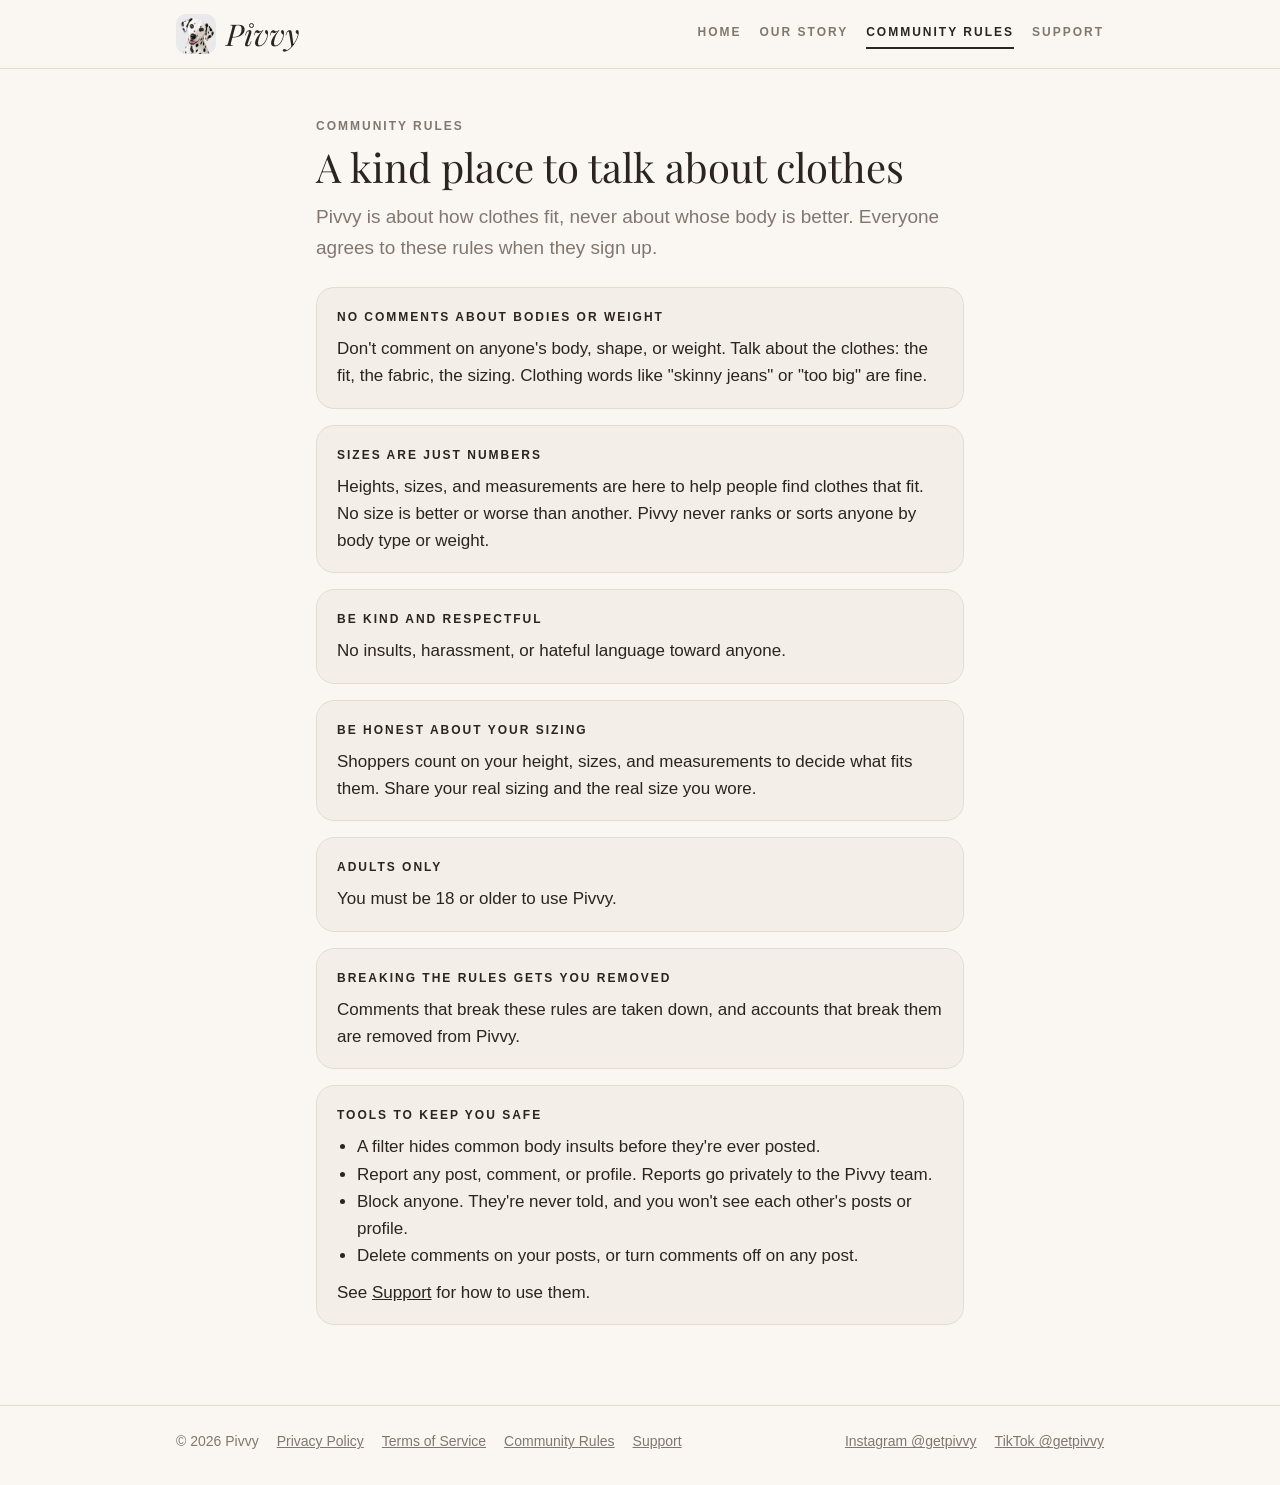
==== rules.html @ 2959b562 "The Pivvy website: Home, Our Story, Community Rules, Terms draft, Support Co-Authored-By: Claude Opu" ====
<!doctype html>
<html lang="en">
<head>
  <meta charset="utf-8">
  <meta name="viewport" content="width=device-width, initial-scale=1">
  <title>Community Rules · Pivvy</title>
  <meta name="description" content="The Pivvy community rules: no comments about bodies or weight, sizes are just numbers, and be kind.">
  <link rel="icon" type="image/png" href="images/favicon.png">
  <link rel="apple-touch-icon" href="images/apple-touch-icon.png">
  <link rel="preconnect" href="https://fonts.googleapis.com">
  <link rel="preconnect" href="https://fonts.gstatic.com" crossorigin>
  <link href="https://fonts.googleapis.com/css2?family=Playfair+Display:ital@0;1&display=swap" rel="stylesheet">
  <link rel="stylesheet" href="style.css">
</head>
<body>
  <header>
    <div class="wrap">
      <a class="brand" href="index.html" aria-label="Pivvy home">
        <img src="images/logo.png" alt="">
        <span class="wordmark">P<span class="i">ı<span class="ring"></span></span>vvy</span>
      </a>
      <nav>
        <a href="index.html">Home</a>
        <a href="story.html">Our Story</a>
        <a href="rules.html" aria-current="page">Community Rules</a>
        <a href="support.html">Support</a>
      </nav>
    </div>
  </header>
  <main>
    <div class="wrap narrow">
      <p class="label">Community Rules</p>
      <h1>A kind place to talk about clothes</h1>
      <p class="lede">Pivvy is about how clothes fit, never about whose body is better. Everyone agrees to these rules when they sign up.</p>

      <section class="card">
        <h2>No comments about bodies or weight</h2>
        <p>Don't comment on anyone's body, shape, or weight. Talk about the clothes: the fit, the fabric, the sizing. Clothing words like "skinny jeans" or "too big" are fine.</p>
      </section>
      <section class="card">
        <h2>Sizes are just numbers</h2>
        <p>Heights, sizes, and measurements are here to help people find clothes that fit. No size is better or worse than another. Pivvy never ranks or sorts anyone by body type or weight.</p>
      </section>
      <section class="card">
        <h2>Be kind and respectful</h2>
        <p>No insults, harassment, or hateful language toward anyone.</p>
      </section>
      <section class="card">
        <h2>Be honest about your sizing</h2>
        <p>Shoppers count on your height, sizes, and measurements to decide what fits them. Share your real sizing and the real size you wore.</p>
      </section>
      <section class="card">
        <h2>Adults only</h2>
        <p>You must be 18 or older to use Pivvy.</p>
      </section>
      <section class="card">
        <h2>Breaking the rules gets you removed</h2>
        <p>Comments that break these rules are taken down, and accounts that break them are removed from Pivvy.</p>
      </section>
      <section class="card">
        <h2>Tools to keep you safe</h2>
        <ul>
          <li>A filter hides common body insults before they're ever posted.</li>
          <li>Report any post, comment, or profile. Reports go privately to the Pivvy team.</li>
          <li>Block anyone. They're never told, and you won't see each other's posts or profile.</li>
          <li>Delete comments on your posts, or turn comments off on any post.</li>
        </ul>
        <p>See <a href="support.html">Support</a> for how to use them.</p>
      </section>
    </div>
  </main>
  <footer>
    <div class="wrap">
      <div class="links">
        <span>© 2026 Pivvy</span>
        <a href="https://fittap.github.io/privacy/">Privacy Policy</a>
        <a href="terms.html">Terms of Service</a>
        <a href="rules.html">Community Rules</a>
        <a href="support.html">Support</a>
      </div>
      <div class="links">
        <a href="https://www.instagram.com/getpivvy/">Instagram @getpivvy</a>
        <a href="https://www.tiktok.com/@getpivvy">TikTok @getpivvy</a>
      </div>
    </div>
  </footer>
</body>
</html>
---- style.css ----
/* The Pivvy website. Same look as the app (mobile/src/lib/theme.ts): warm cream, dark espresso,
   soft rounded cards, the Playfair Display serif for titles, small letter-spaced capital labels. */

:root {
  --bg: #FAF7F2;
  --card: #F3EEE7;
  --text: #2B2421;
  --muted: #81776F;
  --border: #E3DCD2;
  --accent: #2E2623;
  --error: #A23B3B;
  --serif: "Playfair Display", Georgia, serif;
}

* { box-sizing: border-box; }

html { -webkit-text-size-adjust: 100%; }

body {
  margin: 0;
  background: var(--bg);
  color: var(--text);
  font: 17px/1.6 -apple-system, BlinkMacSystemFont, "Segoe UI", Roboto, Helvetica, Arial, sans-serif;
}

a { color: var(--text); }

.wrap { max-width: 960px; margin: 0 auto; padding: 0 16px; }
.narrow { max-width: 680px; }

/* Header: the logo and wordmark on the left, the pages on the right. */
header { border-bottom: 1px solid var(--border); }
header .wrap { display: flex; align-items: center; justify-content: space-between; flex-wrap: wrap; gap: 8px 24px; padding-top: 14px; padding-bottom: 14px; }
.brand { display: flex; align-items: center; gap: 10px; text-decoration: none; }
.brand img { width: 40px; height: 40px; border-radius: 10px; display: block; }
nav { display: flex; flex-wrap: wrap; gap: 4px 18px; }
nav a { font-size: 12px; font-weight: 600; letter-spacing: 2px; text-transform: uppercase; text-decoration: none; color: var(--muted); padding: 4px 0; }
nav a:hover, nav a[aria-current="page"] { color: var(--text); }
nav a[aria-current="page"] { border-bottom: 2px solid var(--text); }

/* The wordmark, like the app's (components/Wordmark.tsx): the dot on the last i is a small open circle. */
.wordmark { font-family: var(--serif); font-style: italic; font-size: 30px; line-height: 1; margin: 0; }
.wordmark .i { position: relative; }
.wordmark .ring { position: absolute; left: calc(0.257em - 0.085em); top: calc(0.372em - 0.085em);
                  width: 0.17em; height: 0.17em; border: 0.04em solid currentColor; border-radius: 50%; }

h1, h2.serif { font-family: var(--serif); font-weight: 400; }
h1 { font-size: 40px; line-height: 1.15; margin: 0 0 12px; }
.label { font-size: 12px; font-weight: 600; letter-spacing: 2px; text-transform: uppercase; color: var(--muted); margin: 0 0 8px; }
.lede { font-size: 19px; color: var(--muted); margin: 0 0 24px; }

main { padding: 48px 0 64px; }

/* Cards and pill buttons. */
.card { background: var(--card); border: 1px solid var(--border); border-radius: 18px; padding: 18px 20px; margin: 0 0 16px; }
.card h2 { font-size: 12px; font-weight: 600; letter-spacing: 2px; text-transform: uppercase; margin: 2px 0 8px; }
.card p { margin: 0 0 10px; }
.card p:last-child, .card ul:last-child { margin-bottom: 0; }
.card ul { margin: 0 0 10px; padding-left: 20px; }

.button { display: inline-block; background: var(--accent); color: #fff; border: 0; border-radius: 999px;
          padding: 13px 26px; font: inherit; font-weight: 600; text-decoration: none; cursor: pointer; }
.button:disabled { opacity: 0.6; cursor: default; }

/* Home: the big intro. */
.hero { text-align: center; padding-top: 16px; }
.hero h1 { font-size: 48px; max-width: 720px; margin-left: auto; margin-right: auto; }
.hero .lede { max-width: 560px; margin-left: auto; margin-right: auto; }
.hero-logo { width: 120px; height: 120px; border-radius: 28px; display: block; margin: 0 auto 24px; }

/* Home: three phone screenshots side by side (stacked on small screens). */
.shots { display: grid; grid-template-columns: repeat(3, 1fr); gap: 20px; margin: 48px 0; }
.shot { margin: 0; text-align: center; }
.shot img, .shot .placeholder { width: 100%; aspect-ratio: 9 / 19.5; border-radius: 28px; border: 1px solid var(--border); display: block; object-fit: cover; background: var(--card); }
.shot .placeholder { display: flex; align-items: center; justify-content: center; color: var(--muted); font-size: 14px; padding: 16px; }
.shot figcaption { font-size: 12px; font-weight: 600; letter-spacing: 2px; text-transform: uppercase; color: var(--muted); margin-top: 12px; }

.steps { display: grid; grid-template-columns: repeat(3, 1fr); gap: 16px; }
.steps .card { margin: 0; }

/* Home: Join the beta. */
.beta { text-align: center; margin-top: 48px; }
.beta h2 { font-size: 32px; margin: 0 0 8px; }
.beta form { display: flex; gap: 8px; max-width: 460px; margin: 16px auto 0; }
.beta input { flex: 1; min-width: 0; font: inherit; color: var(--text); background: var(--bg); border: 1px solid var(--border);
              border-radius: 999px; padding: 12px 18px; }
.beta input:focus { outline: 2px solid var(--text); outline-offset: 1px; }
.beta .note { font-size: 14px; color: var(--muted); margin: 12px 0 0; }
.beta .message { min-height: 1.6em; margin: 12px 0 0; font-weight: 600; }
.beta .message.error { color: var(--error); }

.draft { background: #FFF4D6; border: 1px solid #E8D39A; border-radius: 18px; padding: 14px 20px; margin: 0 0 24px; font-size: 15px; }

/* Footer. */
footer { border-top: 1px solid var(--border); color: var(--muted); font-size: 14px; }
footer .wrap { display: flex; flex-wrap: wrap; justify-content: space-between; gap: 12px 24px; padding-top: 24px; padding-bottom: 32px; }
footer a { color: var(--muted); }
footer .links { display: flex; flex-wrap: wrap; gap: 6px 18px; }

@media (max-width: 700px) {
  h1 { font-size: 34px; }
  .hero h1 { font-size: 38px; }
  .shots { grid-template-columns: 1fr; max-width: 300px; margin-left: auto; margin-right: auto; }
  .steps { grid-template-columns: 1fr; }
  .beta form { flex-direction: column; }
  main { padding: 32px 0 48px; }
}
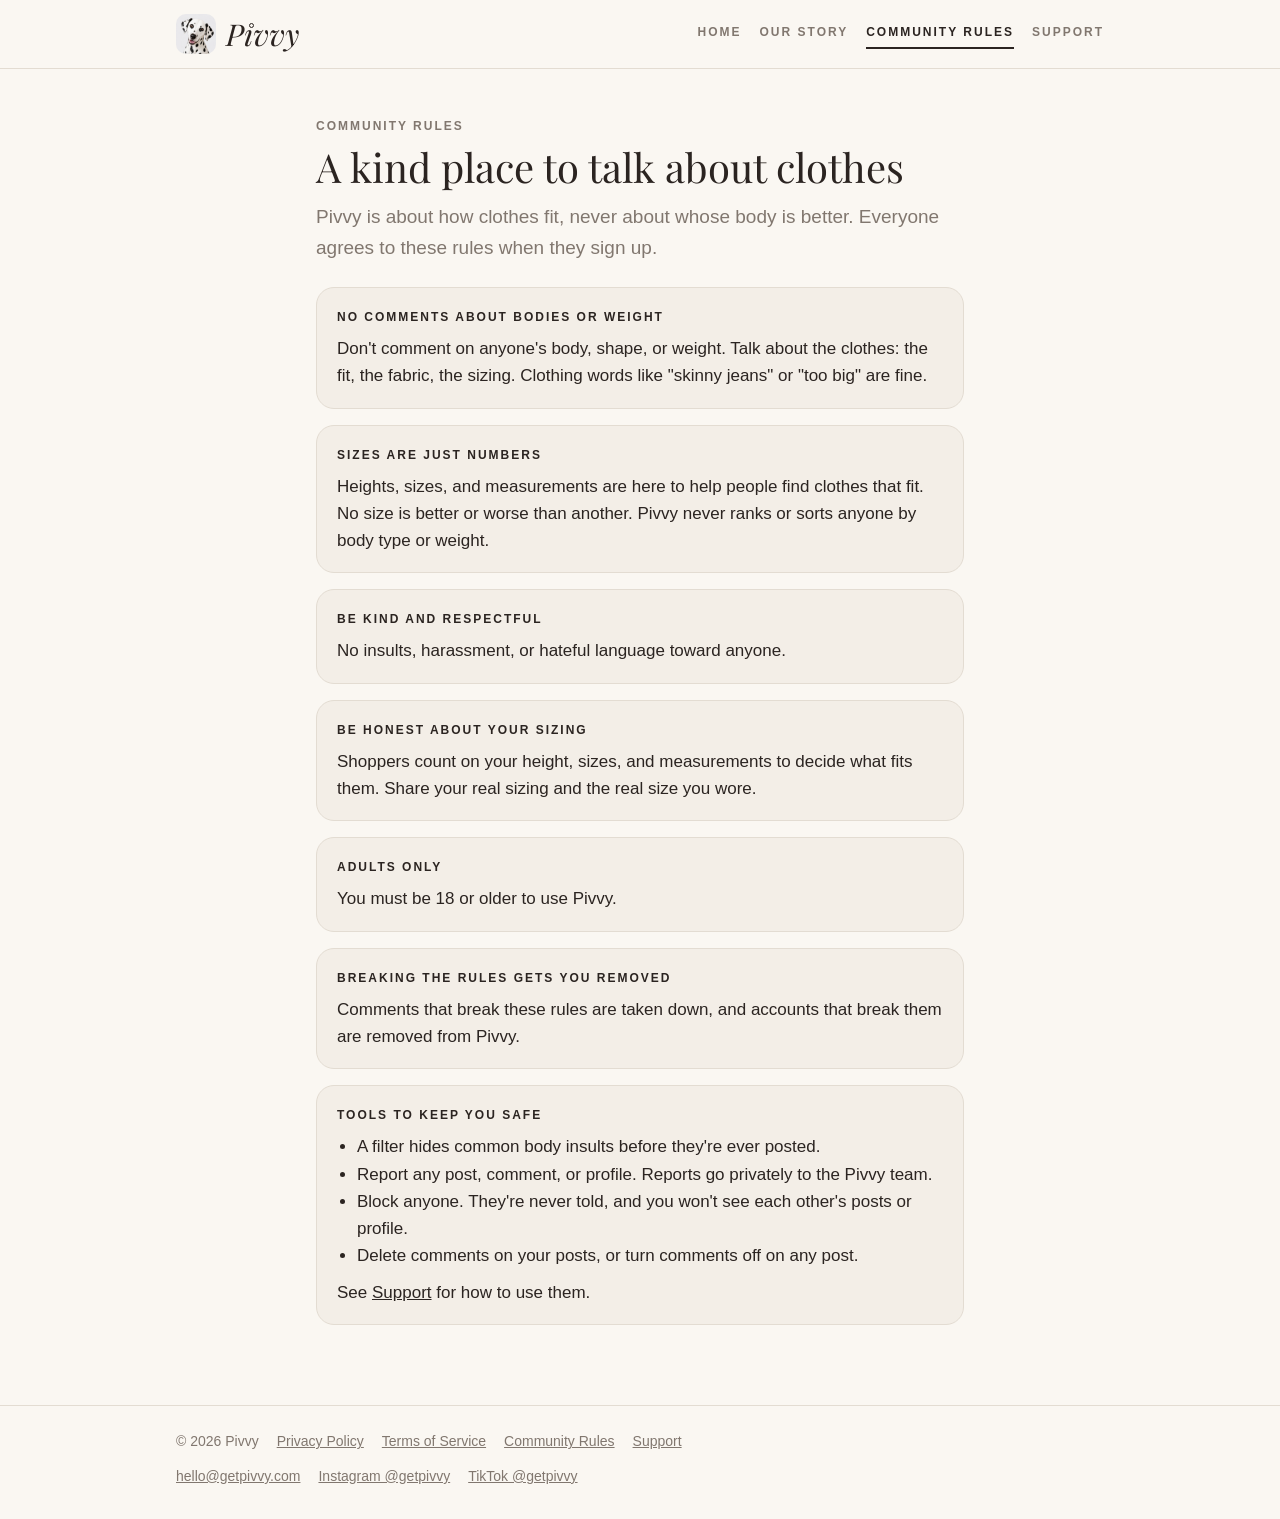
==== commit a8380e5c: "Site: support@ for help, hello@ in the footer, one-sentence Home intro Co-Authored-By: Claude Opus 5" ====
--- a/rules.html
+++ b/rules.html
@@ -79,6 +79,7 @@
         <a href="support.html">Support</a>
       </div>
       <div class="links">
+        <a href="mailto:hello@getpivvy.com">hello@getpivvy.com</a>
         <a href="https://www.instagram.com/getpivvy/">Instagram @getpivvy</a>
         <a href="https://www.tiktok.com/@getpivvy">TikTok @getpivvy</a>
       </div>
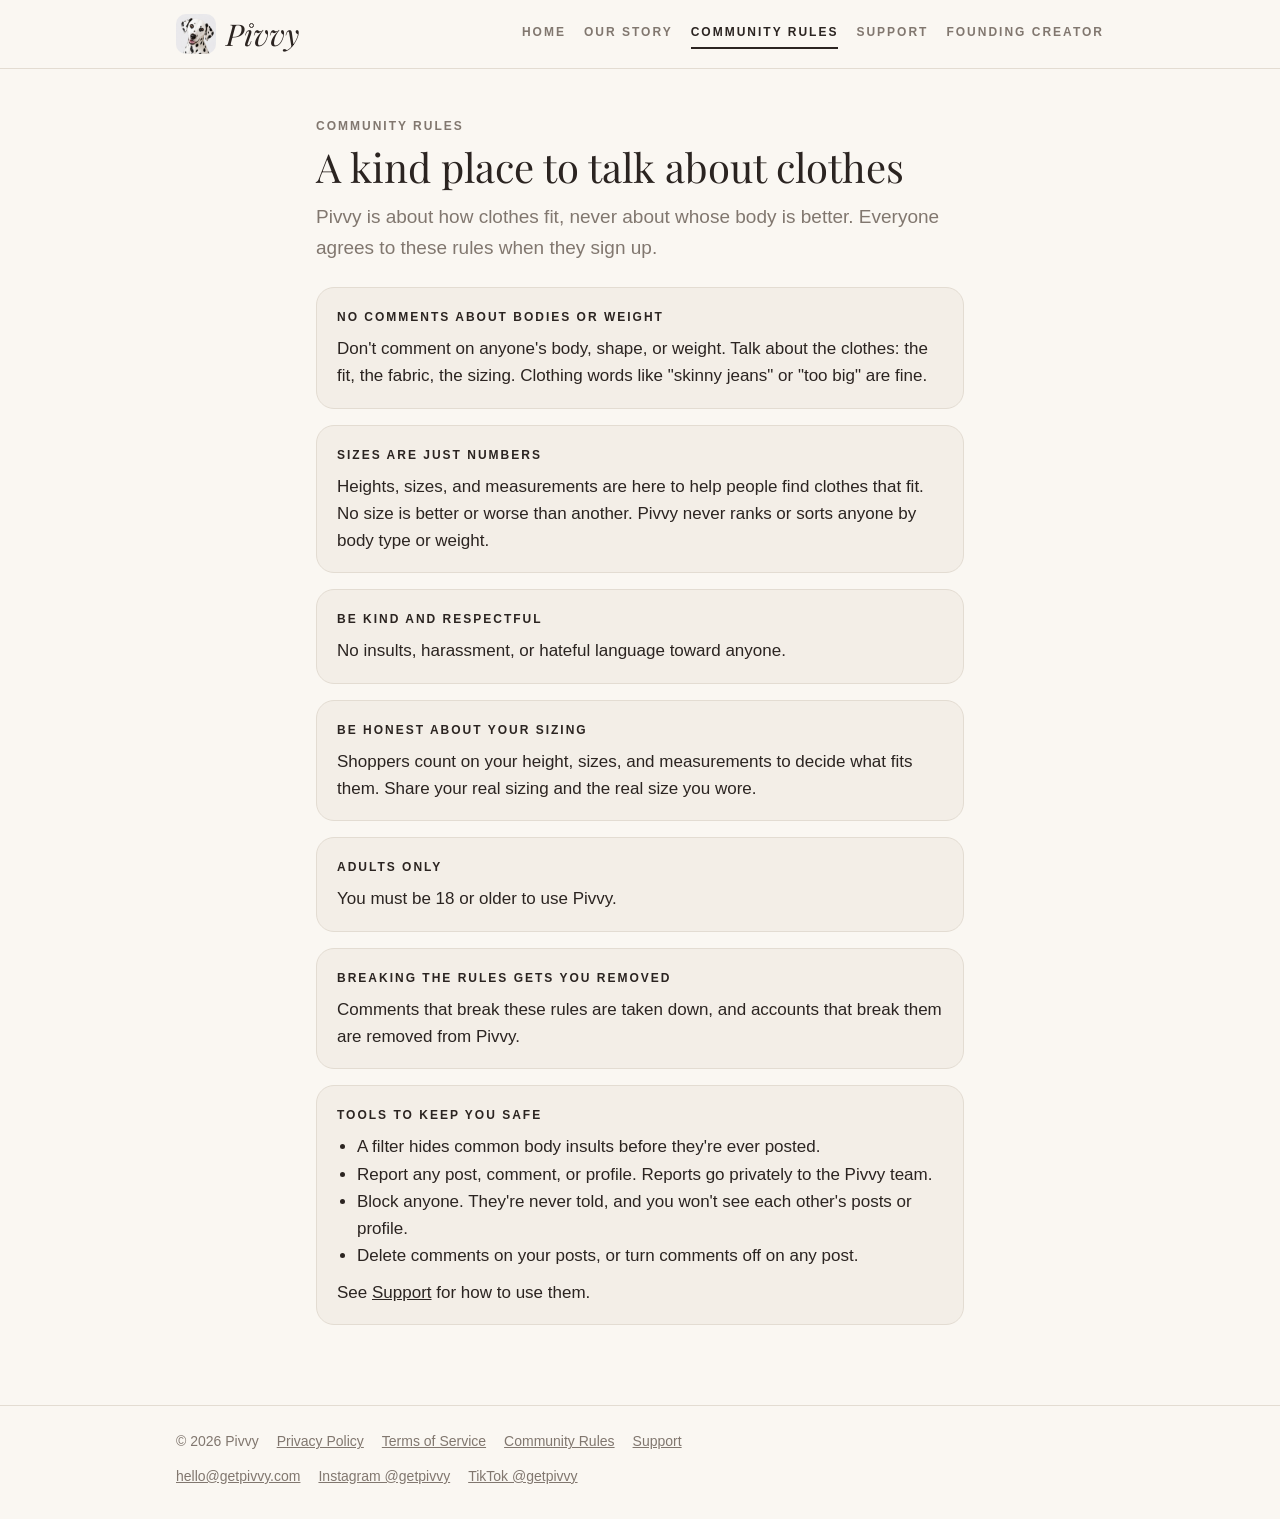
==== commit 96471916: "Menu: Founding Creator link; Join the beta is the one Home button again Co-Authored-By: Claude Opus " ====
--- a/rules.html
+++ b/rules.html
@@ -24,6 +24,7 @@
         <a href="story.html">Our Story</a>
         <a href="rules.html" aria-current="page">Community Rules</a>
         <a href="support.html">Support</a>
+        <a href="index.html#creators">Founding Creator</a>
       </nav>
     </div>
   </header>
--- a/style.css
+++ b/style.css
@@ -14,7 +14,7 @@
 
 * { box-sizing: border-box; }
 
-html { -webkit-text-size-adjust: 100%; }
+html { -webkit-text-size-adjust: 100%; scroll-behavior: smooth; }
 
 body {
   margin: 0;
@@ -66,6 +66,8 @@
 .hero { text-align: center; padding-top: 16px; }
 .hero h1 { font-size: 48px; max-width: 720px; margin-left: auto; margin-right: auto; }
 .hero .lede { max-width: 560px; margin-left: auto; margin-right: auto; }
+/* Leave a little room above a card the links scroll to. */
+.beta { scroll-margin-top: 24px; }
 .hero-logo { width: 120px; height: 120px; border-radius: 28px; display: block; margin: 0 auto 24px; }
 
 /* Home: three phone screenshots side by side (stacked on small screens). */
@@ -89,6 +91,13 @@
 .beta .message { min-height: 1.6em; margin: 12px 0 0; font-weight: 600; }
 .beta .message.error { color: var(--error); }
 
+/* Home: Become a Founding Creator (the same card, with the fields stacked). */
+.beta form.stack { flex-direction: column; text-align: left; }
+.beta form.stack .label { margin: 8px 0 0; }
+.beta form.stack .button { align-self: center; margin-top: 8px; }
+.beta .check { display: flex; gap: 10px; align-items: flex-start; margin-top: 8px; font-size: 15px; cursor: pointer; }
+.beta .check input { flex: none; width: 20px; height: 20px; margin: 2px 0 0; padding: 0; accent-color: var(--accent); }
+
 .draft { background: #FFF4D6; border: 1px solid #E8D39A; border-radius: 18px; padding: 14px 20px; margin: 0 0 24px; font-size: 15px; }
 
 /* Footer. */
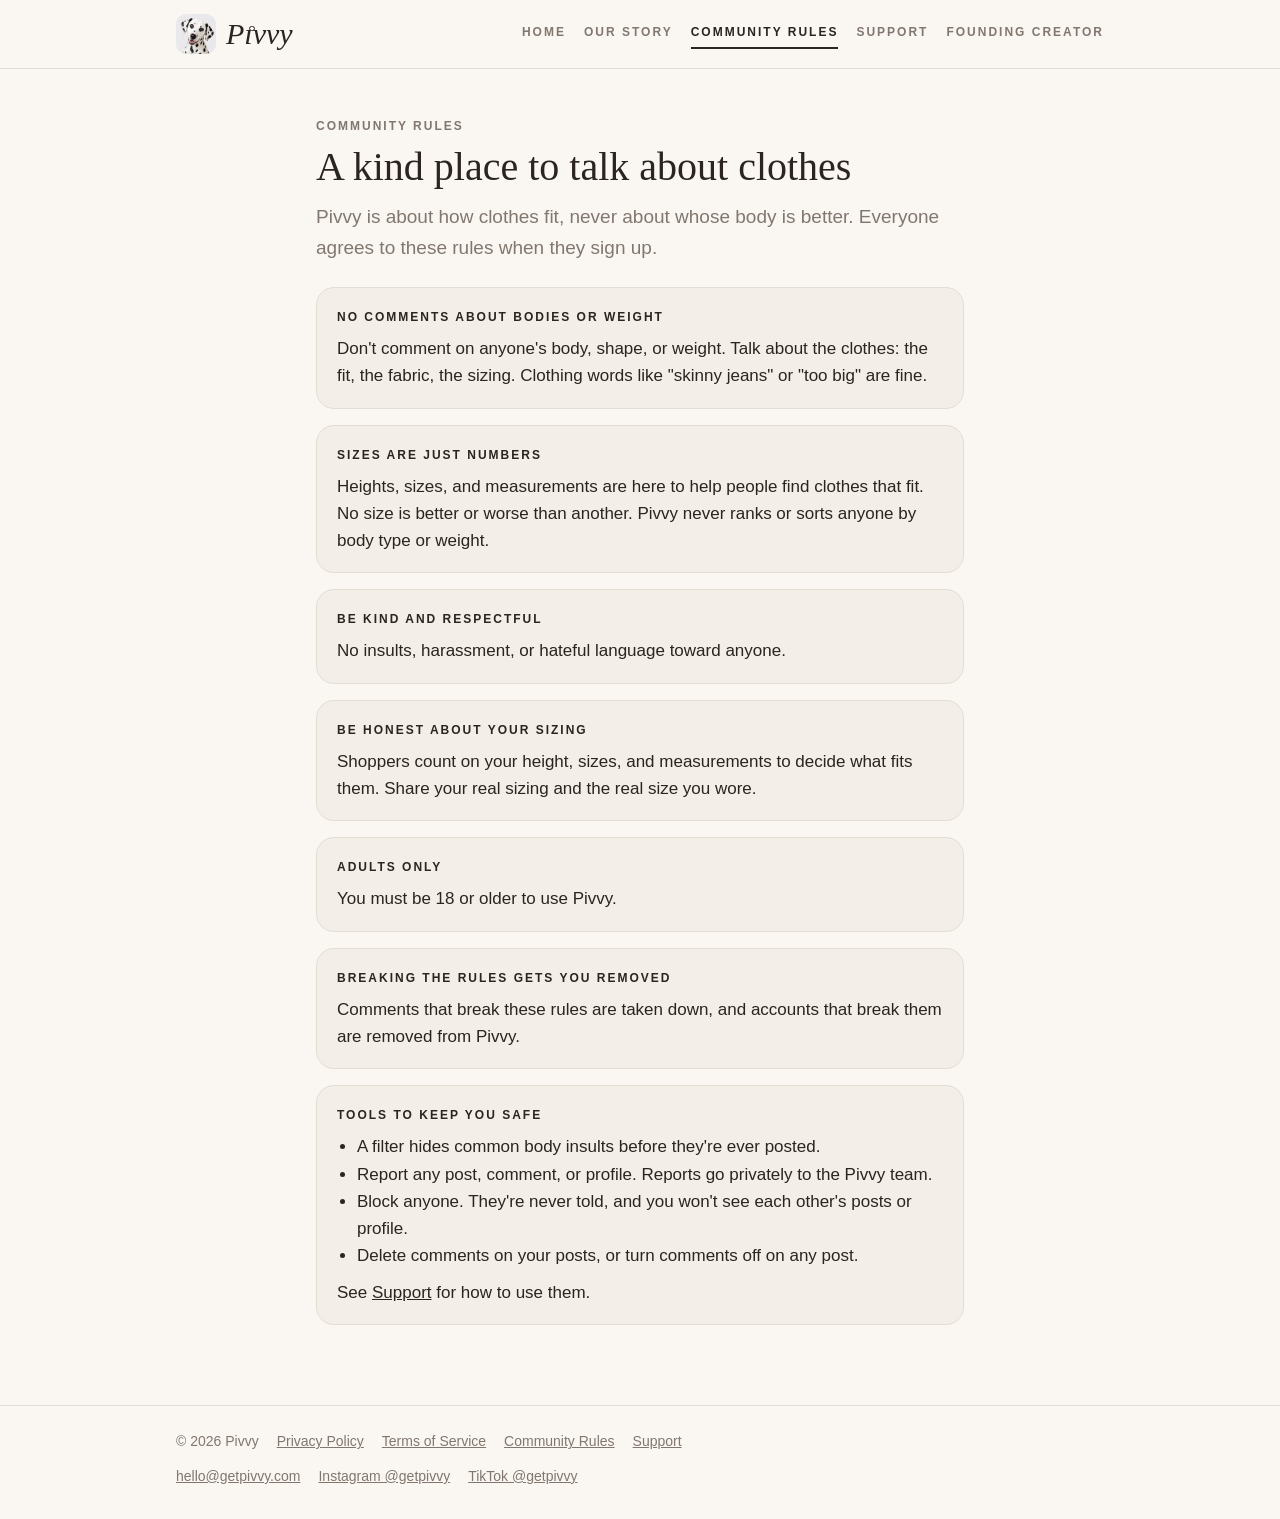
==== commit 4565d7df: "Spam protection on both forms, form code in forms.js, and security tags on every page Co-Authored-By" ====
--- a/rules.html
+++ b/rules.html
@@ -3,6 +3,10 @@
 <head>
   <meta charset="utf-8">
   <meta name="viewport" content="width=device-width, initial-scale=1">
+  <!-- Security: only Pivvy's own scripts run, and the forms only talk to Supabase. GitHub Pages
+       can't send security headers, so these go in each page. -->
+  <meta http-equiv="Content-Security-Policy" content="default-src 'self'; script-src 'self'; style-src 'self' https://fonts.googleapis.com; font-src https://fonts.gstatic.com; img-src 'self'; connect-src https://vcmgnqhxerrbdcdkpgfi.supabase.co; object-src 'none'; base-uri 'self'; form-action 'self'; upgrade-insecure-requests">
+  <meta name="referrer" content="strict-origin-when-cross-origin">
   <title>Community Rules · Pivvy</title>
   <meta name="description" content="The Pivvy community rules: no comments about bodies or weight, sizes are just numbers, and be kind.">
   <link rel="icon" type="image/png" href="images/favicon.png">
--- a/style.css
+++ b/style.css
@@ -91,6 +91,11 @@
 .beta .message { min-height: 1.6em; margin: 12px 0 0; font-weight: 600; }
 .beta .message.error { color: var(--error); }
 
+/* Labels only screen readers read, and the hidden box only bots fill in. */
+.hidden-label { position: absolute; left: -9999px; }
+.updated { color: var(--muted); }
+.trap { position: absolute; left: -9999px; width: 1px; height: 1px; overflow: hidden; }
+
 /* Home: Become a Founding Creator (the same card, with the fields stacked). */
 .beta form.stack { flex-direction: column; text-align: left; }
 .beta form.stack .label { margin: 8px 0 0; }
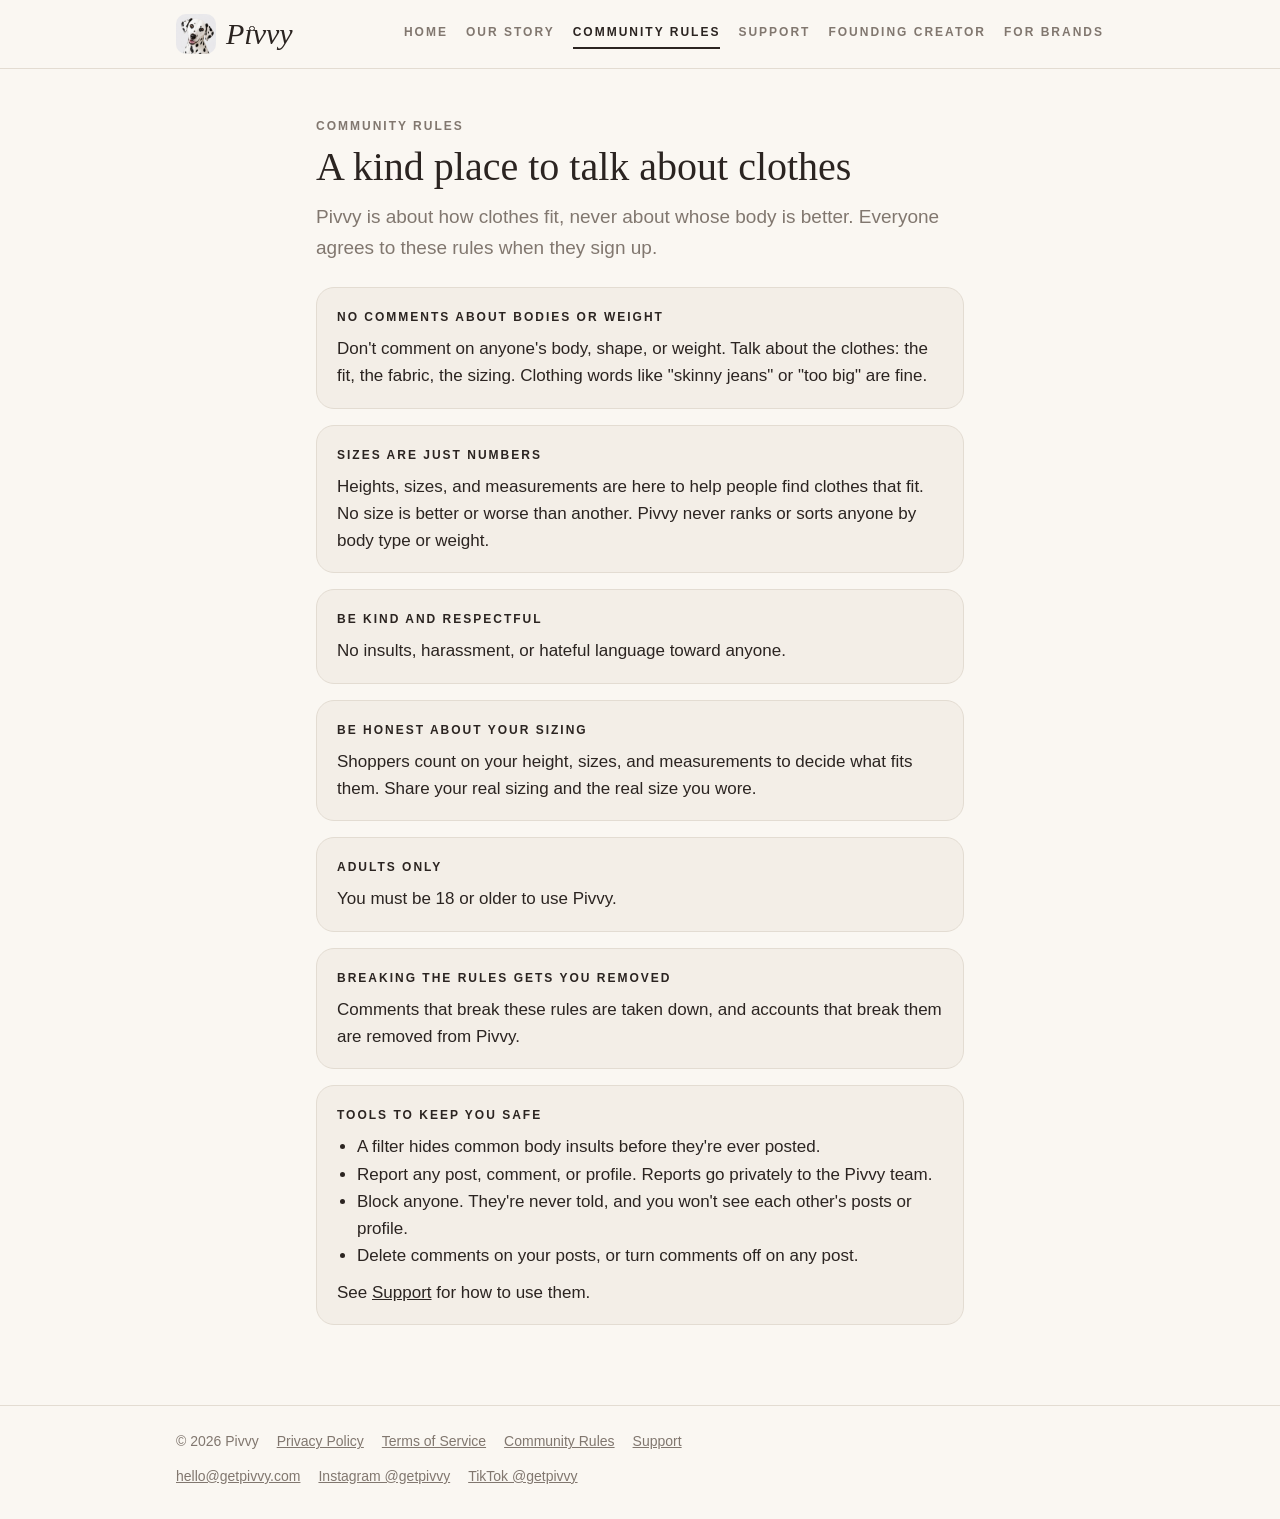
==== commit aba0f9c0: "For Brands: brand waitlist form on Home, FOR BRANDS in the menu Co-Authored-By: Claude Opus 5.5 <nor" ====
--- a/rules.html
+++ b/rules.html
@@ -29,6 +29,7 @@
         <a href="rules.html" aria-current="page">Community Rules</a>
         <a href="support.html">Support</a>
         <a href="index.html#creators">Founding Creator</a>
+        <a href="index.html#brands">For Brands</a>
       </nav>
     </div>
   </header>
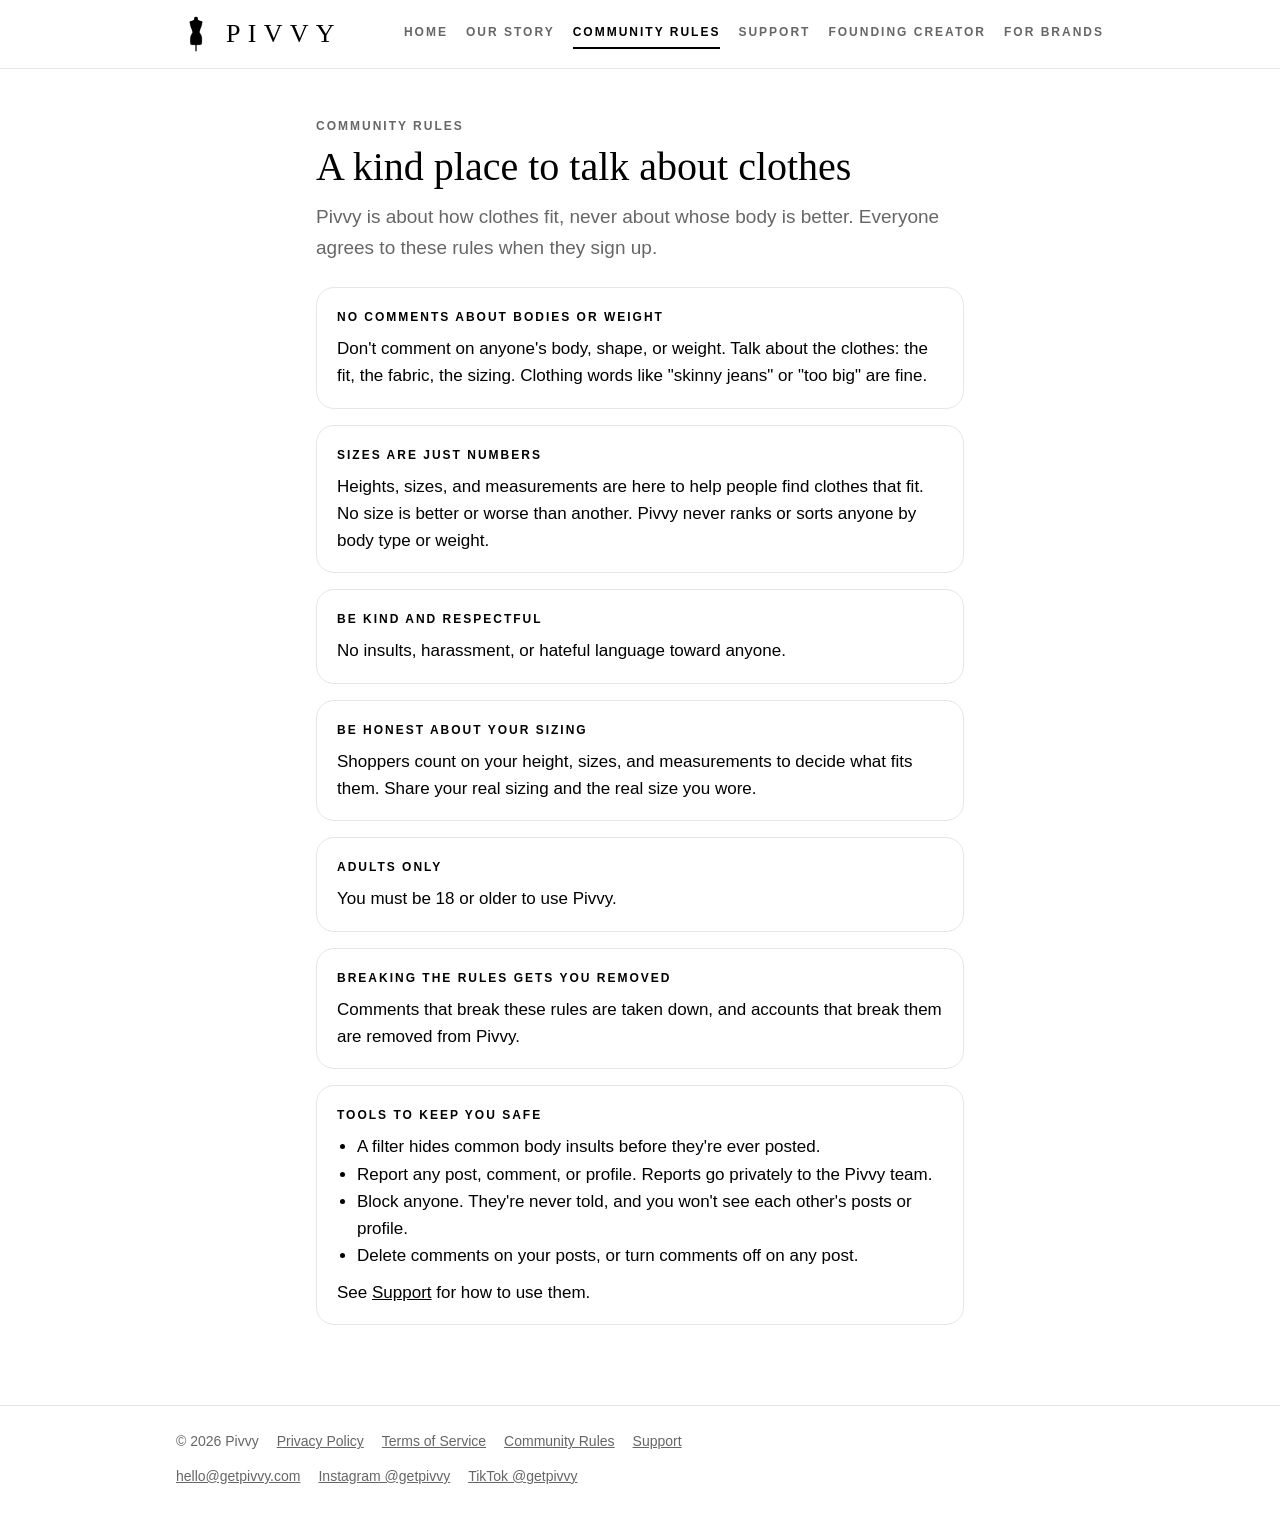
==== commit 660fb00b: "PIVVY wordmark in Playfair Display capitals, FASHION, WITH THE SIZING, upright Playfair only, versio" ====
--- a/rules.html
+++ b/rules.html
@@ -9,19 +9,19 @@
   <meta name="referrer" content="strict-origin-when-cross-origin">
   <title>Community Rules · Pivvy</title>
   <meta name="description" content="The Pivvy community rules: no comments about bodies or weight, sizes are just numbers, and be kind.">
-  <link rel="icon" type="image/png" href="images/favicon.png">
-  <link rel="apple-touch-icon" href="images/apple-touch-icon.png">
+  <link rel="icon" type="image/png" href="images/favicon.png?v=2">
+  <link rel="apple-touch-icon" href="images/apple-touch-icon.png?v=2">
   <link rel="preconnect" href="https://fonts.googleapis.com">
   <link rel="preconnect" href="https://fonts.gstatic.com" crossorigin>
-  <link href="https://fonts.googleapis.com/css2?family=Playfair+Display:ital@0;1&display=swap" rel="stylesheet">
+  <link href="https://fonts.googleapis.com/css2?family=Playfair+Display:wght@400&display=swap" rel="stylesheet">
   <link rel="stylesheet" href="style.css">
 </head>
 <body>
   <header>
     <div class="wrap">
       <a class="brand" href="index.html" aria-label="Pivvy home">
-        <img src="images/logo.png" alt="">
-        <span class="wordmark">P<span class="i">ı<span class="ring"></span></span>vvy</span>
+        <img src="images/logo.png?v=2" alt="">
+        <span class="wordmark">PIVVY</span>
       </a>
       <nav>
         <a href="index.html">Home</a>
--- a/style.css
+++ b/style.css
@@ -1,13 +1,16 @@
-/* The Pivvy website. Same look as the app (mobile/src/lib/theme.ts): warm cream, dark espresso,
-   soft rounded cards, the Playfair Display serif for titles, small letter-spaced capital labels. */
+/* The Pivvy website. Same look as the app (mobile/src/lib/theme.ts): white and black, with neutral
+   grays (no brown or warm tint), soft rounded cards, Playfair Display for the PIVVY wordmark and
+   headings, the iPhone's own clean sans serif (like the app) for body text, menu links, and buttons,
+   and small letter-spaced capital labels. */
 
 :root {
-  --bg: #FAF7F2;
-  --card: #F3EEE7;
-  --text: #2B2421;
-  --muted: #81776F;
-  --border: #E3DCD2;
-  --accent: #2E2623;
+  /* Every color on the site, in one place. */
+  --bg: #FFFFFF;
+  --card: #FFFFFF;
+  --text: #000000;
+  --muted: #666666;
+  --border: #E6E6E6;
+  --accent: #000000;
   --error: #A23B3B;
   --serif: "Playfair Display", Georgia, serif;
 }
@@ -38,11 +41,8 @@
 nav a:hover, nav a[aria-current="page"] { color: var(--text); }
 nav a[aria-current="page"] { border-bottom: 2px solid var(--text); }
 
-/* The wordmark, like the app's (components/Wordmark.tsx): the dot on the last i is a small open circle. */
-.wordmark { font-family: var(--serif); font-style: italic; font-size: 30px; line-height: 1; margin: 0; }
-.wordmark .i { position: relative; }
-.wordmark .ring { position: absolute; left: calc(0.257em - 0.085em); top: calc(0.372em - 0.085em);
-                  width: 0.17em; height: 0.17em; border: 0.04em solid currentColor; border-radius: 50%; }
+/* The wordmark, like the app's PIVVY: capitals in Playfair Display, pure black, widely spaced. */
+.wordmark { font-family: var(--serif); font-weight: 400; font-size: 26px; line-height: 1; letter-spacing: 0.28em; color: var(--text); margin: 0; }
 
 h1, h2.serif { font-family: var(--serif); font-weight: 400; }
 h1 { font-size: 40px; line-height: 1.15; margin: 0 0 12px; }
@@ -58,7 +58,7 @@
 .card p:last-child, .card ul:last-child { margin-bottom: 0; }
 .card ul { margin: 0 0 10px; padding-left: 20px; }
 
-.button { display: inline-block; background: var(--accent); color: #fff; border: 0; border-radius: 999px;
+.button { display: inline-block; background: var(--accent); color: #FFFFFF; border: 0; border-radius: 999px;
           padding: 13px 26px; font: inherit; font-weight: 600; text-decoration: none; cursor: pointer; }
 .button:disabled { opacity: 0.6; cursor: default; }
 
@@ -80,7 +80,7 @@
 .steps { display: grid; grid-template-columns: repeat(3, 1fr); gap: 16px; }
 .steps .card { margin: 0; }
 
-/* Home: Join the beta. */
+/* Home: Get early access. */
 .beta { text-align: center; margin-top: 48px; }
 .beta h2 { font-size: 32px; margin: 0 0 8px; }
 .beta form { display: flex; gap: 8px; max-width: 460px; margin: 16px auto 0; }
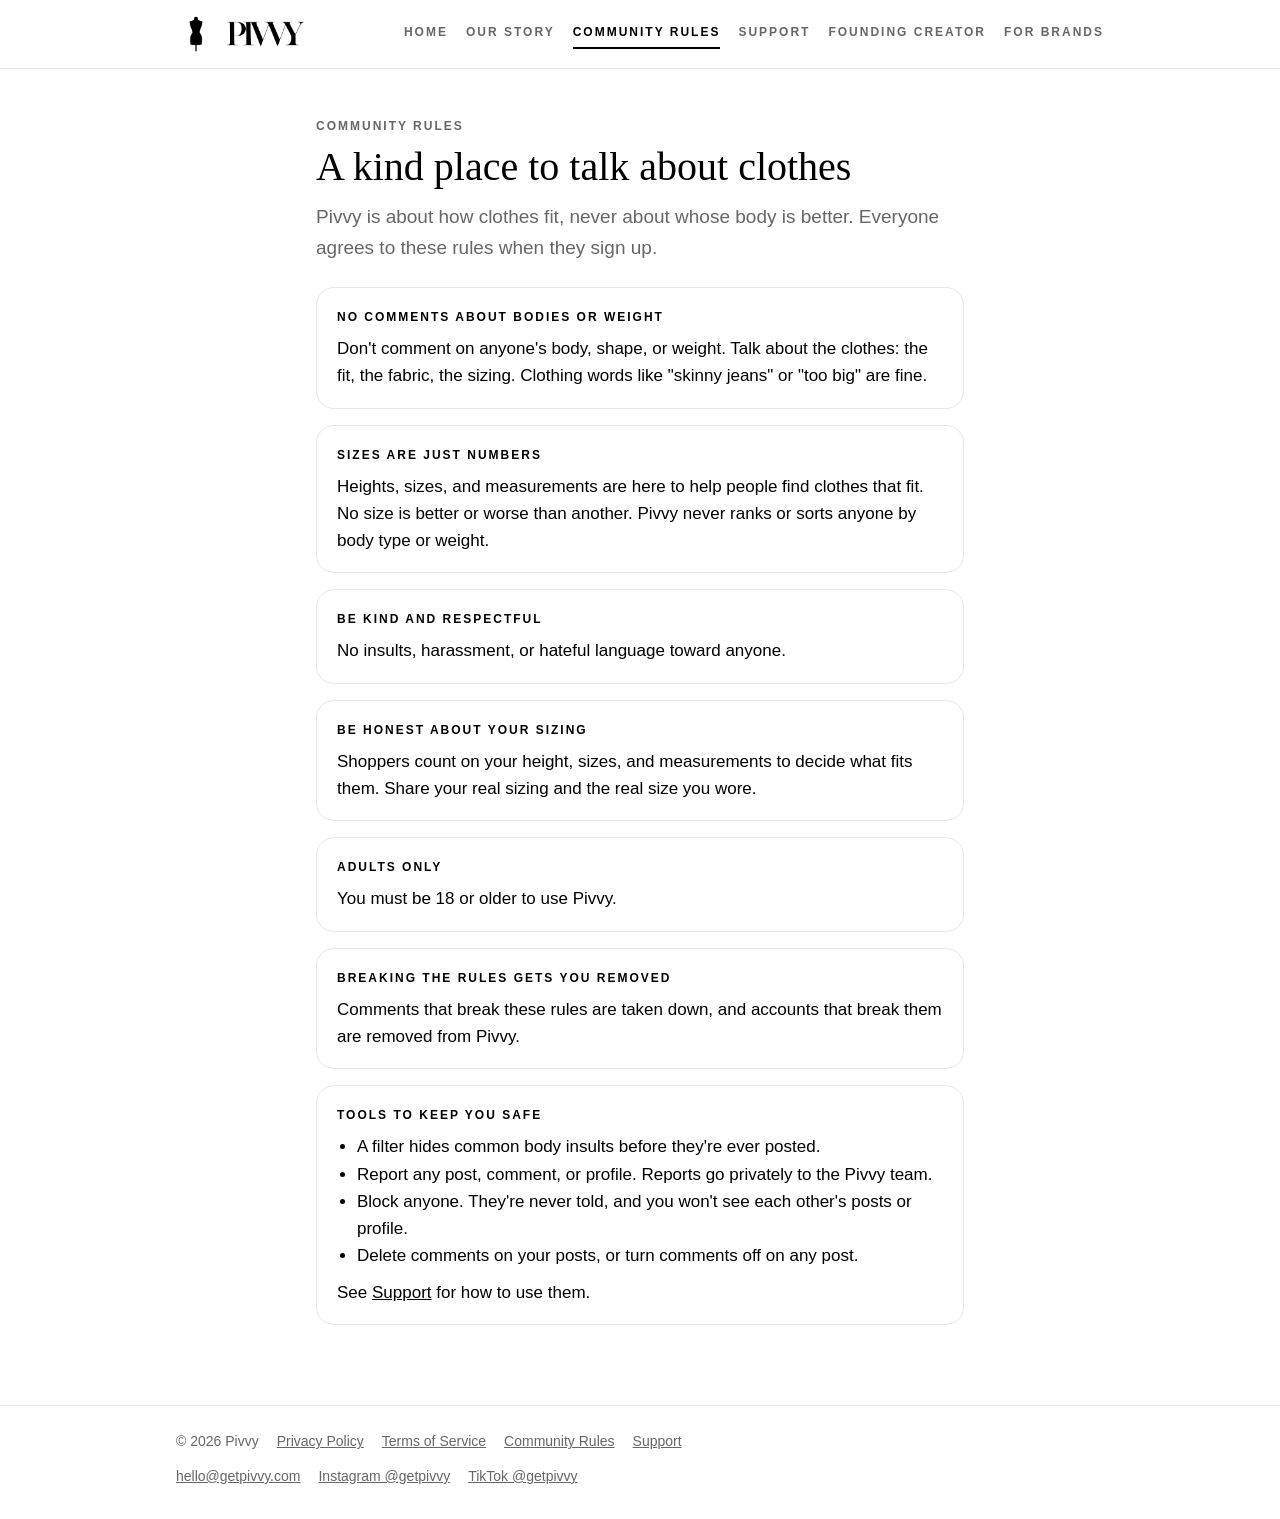
==== commit 5f0d84c3: "The official PIVVY logo picture at the top of every page, next to the dress form icon Co-Authored-By" ====
--- a/rules.html
+++ b/rules.html
@@ -14,14 +14,14 @@
   <link rel="preconnect" href="https://fonts.googleapis.com">
   <link rel="preconnect" href="https://fonts.gstatic.com" crossorigin>
   <link href="https://fonts.googleapis.com/css2?family=Playfair+Display:wght@400&display=swap" rel="stylesheet">
-  <link rel="stylesheet" href="style.css">
+  <link rel="stylesheet" href="style.css?v=3">
 </head>
 <body>
   <header>
     <div class="wrap">
       <a class="brand" href="index.html" aria-label="Pivvy home">
         <img src="images/logo.png?v=2" alt="">
-        <span class="wordmark">PIVVY</span>
+        <img class="wordmark" src="images/pivvy-wordmark-black.png?v=1" alt="">
       </a>
       <nav>
         <a href="index.html">Home</a>
--- a/style.css
+++ b/style.css
@@ -1,6 +1,6 @@
 /* The Pivvy website. Same look as the app (mobile/src/lib/theme.ts): white and black, with neutral
-   grays (no brown or warm tint), soft rounded cards, Playfair Display for the PIVVY wordmark and
-   headings, the iPhone's own clean sans serif (like the app) for body text, menu links, and buttons,
+   grays (no brown or warm tint), soft rounded cards, the PIVVY logo picture at the top, Playfair
+   Display for headings, the iPhone's own clean sans serif (like the app) for body text, menu links, and buttons,
    and small letter-spaced capital labels. */
 
 :root {
@@ -41,8 +41,9 @@
 nav a:hover, nav a[aria-current="page"] { color: var(--text); }
 nav a[aria-current="page"] { border-bottom: 2px solid var(--text); }
 
-/* The wordmark, like the app's PIVVY: capitals in Playfair Display, pure black, widely spaced. */
-.wordmark { font-family: var(--serif); font-weight: 400; font-size: 26px; line-height: 1; letter-spacing: 0.28em; color: var(--text); margin: 0; }
+/* The official PIVVY logo (images/pivvy-wordmark-black.png, the same picture as the app's; there's a
+   white one, pivvy-wordmark-white.png, for dark backgrounds), next to the dress form icon. */
+.brand img.wordmark { width: auto; height: 26px; border-radius: 0; }
 
 h1, h2.serif { font-family: var(--serif); font-weight: 400; }
 h1 { font-size: 40px; line-height: 1.15; margin: 0 0 12px; }
